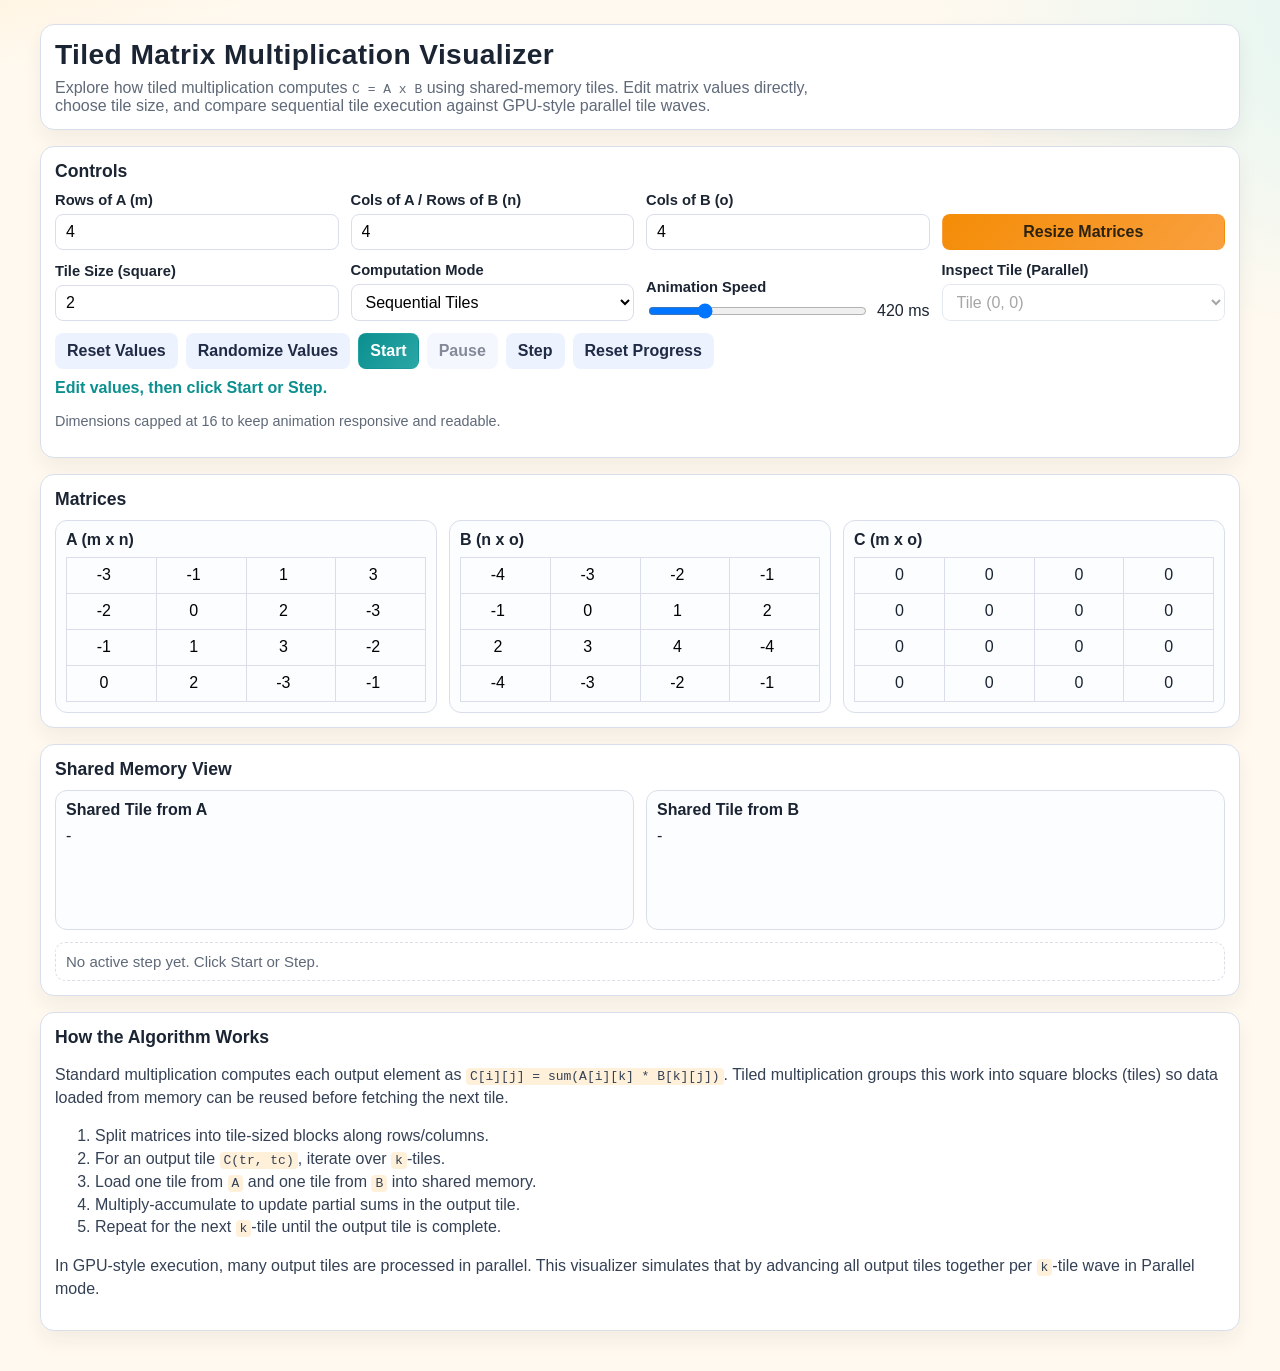
==== tiled-matrix-multiplication/index.html @ 390ba04a "Create tiled matrix multiplication visualizer" ====
<!doctype html>
<html lang="en">
<head>
  <meta charset="UTF-8">
  <meta name="viewport" content="width=device-width, initial-scale=1.0">
  <title>Tiled Matrix Multiplication Visualizer</title>
    <link rel="stylesheet" href="styles.css">
</head>
<body>
  <main class="shell">
    <section class="panel">
      <h1>Tiled Matrix Multiplication Visualizer</h1>
      <p class="lead">
        Explore how tiled multiplication computes <code>C = A x B</code> using shared-memory tiles. Edit matrix values directly, choose tile size,
        and compare sequential tile execution against GPU-style parallel tile waves.
      </p>
    </section>

    <section class="panel">
      <h2>Controls</h2>
      <div class="controls">
        <div class="field">
          <label for="mInput">Rows of A (m)</label>
          <input id="mInput" type="number" min="1" max="16" value="4">
        </div>
        <div class="field">
          <label for="nInput">Cols of A / Rows of B (n)</label>
          <input id="nInput" type="number" min="1" max="16" value="4">
        </div>
        <div class="field">
          <label for="oInput">Cols of B (o)</label>
          <input id="oInput" type="number" min="1" max="16" value="4">
        </div>
        <div class="field">
          <label>&nbsp;</label>
          <button id="resizeBtn" class="btn-alt" type="button">Resize Matrices</button>
        </div>

        <div class="field">
          <label for="tileInput">Tile Size (square)</label>
          <input id="tileInput" type="number" min="1" max="16" value="2">
        </div>
        <div class="field">
          <label for="modeSelect">Computation Mode</label>
          <select id="modeSelect">
            <option value="sequential">Sequential Tiles</option>
            <option value="parallel">Parallel Tiles (GPU-like)</option>
          </select>
        </div>
        <div class="field">
          <label for="speedInput">Animation Speed</label>
          <div class="speed-wrap">
            <input id="speedInput" type="range" min="80" max="1500" step="20" value="420">
            <output id="speedLabel">420 ms</output>
          </div>
        </div>
        <div class="field">
          <label for="inspectTileSelect">Inspect Tile (Parallel)</label>
          <select id="inspectTileSelect"></select>
        </div>
      </div>

      <div class="btn-row" style="margin-top: 12px;">
        <button id="defaultsBtn" type="button">Reset Values</button>
        <button id="randomBtn" type="button">Randomize Values</button>
        <button id="startBtn" type="button" class="btn-primary">Start</button>
        <button id="pauseBtn" type="button">Pause</button>
        <button id="stepBtn" type="button">Step</button>
        <button id="resetBtn" type="button">Reset Progress</button>
      </div>

      <div id="status" class="status" aria-live="polite"></div>
      <p class="tiny">Dimensions capped at 16 to keep animation responsive and readable.</p>
    </section>

    <section class="panel">
      <h2>Matrices</h2>
      <div class="matrices">
        <article class="matrix-card">
          <h3>A (m x n)</h3>
          <div id="aContainer"></div>
        </article>
        <article class="matrix-card">
          <h3>B (n x o)</h3>
          <div id="bContainer"></div>
        </article>
        <article class="matrix-card">
          <h3>C (m x o)</h3>
          <div id="cContainer"></div>
        </article>
      </div>
    </section>

    <section class="panel">
      <h2>Shared Memory View</h2>
      <div class="shared">
        <article class="matrix-card">
          <h3>Shared Tile from A</h3>
          <div id="sharedAContainer"></div>
        </article>
        <article class="matrix-card">
          <h3>Shared Tile from B</h3>
          <div id="sharedBContainer"></div>
        </article>
        <div id="sharedMeta" class="shared-meta">No active step yet. Click Start or Step.</div>
      </div>
    </section>

    <section class="panel algo">
      <h2>How the Algorithm Works</h2>
      <p>
        Standard multiplication computes each output element as <code>C[i][j] = sum(A[i][k] * B[k][j])</code>. Tiled multiplication groups this work into
        square blocks (tiles) so data loaded from memory can be reused before fetching the next tile.
      </p>
      <ol>
        <li>Split matrices into tile-sized blocks along rows/columns.</li>
        <li>For an output tile <code>C(tr, tc)</code>, iterate over <code>k</code>-tiles.</li>
        <li>Load one tile from <code>A</code> and one tile from <code>B</code> into shared memory.</li>
        <li>Multiply-accumulate to update partial sums in the output tile.</li>
        <li>Repeat for the next <code>k</code>-tile until the output tile is complete.</li>
      </ol>
      <p>
        In GPU-style execution, many output tiles are processed in parallel. This visualizer simulates that by advancing all output tiles together per
        <code>k</code>-tile wave in Parallel mode.
      </p>
    </section>
  </main>

    <script src="script.js" defer></script>
</body>
</html>
---- tiled-matrix-multiplication/styles.css ----
:root {
      --bg: #fff9ef;
      --panel: #ffffff;
      --text: #1b2432;
      --muted: #5f6978;
      --accent: #0b8f8f;
      --accent-2: #f48c06;
      --line: #d9deea;
      --active: #ffe6ba;
      --updated: #c8f7de;
      --a-highlight: #d7f5f6;
      --b-highlight: #ffe9cc;
      --c-highlight: #efe4ff;
      --danger: #b42318;
    }

    * {
      box-sizing: border-box;
    }

    body {
      margin: 0;
      font-family: "Trebuchet MS", Verdana, sans-serif;
      color: var(--text);
      background:
        radial-gradient(1200px 600px at -15% -20%, #ffe4b5 0%, transparent 60%),
        radial-gradient(1000px 600px at 120% 0%, #d8f5f3 0%, transparent 60%),
        var(--bg);
      min-height: 100vh;
    }

    .shell {
      width: min(1200px, 95vw);
      margin: 24px auto 40px;
      display: grid;
      gap: 16px;
    }

    .panel {
      background: var(--panel);
      border: 1px solid var(--line);
      border-radius: 14px;
      padding: 14px;
      box-shadow: 0 10px 20px rgba(30, 41, 59, 0.06);
      animation: rise 420ms ease both;
    }

    .panel:nth-child(2) { animation-delay: 80ms; }
    .panel:nth-child(3) { animation-delay: 140ms; }
    .panel:nth-child(4) { animation-delay: 180ms; }

    @keyframes rise {
      from {
        opacity: 0;
        transform: translateY(10px);
      }
      to {
        opacity: 1;
        transform: translateY(0);
      }
    }

    h1 {
      margin: 0;
      font-size: clamp(1.5rem, 2.2vw, 2.2rem);
      letter-spacing: 0.4px;
    }

    .lead {
      margin: 8px 0 0;
      color: var(--muted);
      max-width: 88ch;
    }

    h2 {
      margin: 0 0 10px;
      font-size: 1.1rem;
    }

    .controls {
      display: grid;
      gap: 12px;
      grid-template-columns: repeat(auto-fit, minmax(240px, 1fr));
      align-items: end;
    }

    .field {
      display: grid;
      gap: 6px;
    }

    .field label {
      font-weight: 700;
      font-size: 0.92rem;
    }

    input[type="number"],
    select,
    button,
    input[type="range"] {
      font: inherit;
    }

    input[type="number"],
    select {
      width: 100%;
      border: 1px solid var(--line);
      border-radius: 8px;
      padding: 8px 10px;
      background: #fff;
    }

    button {
      border: 1px solid transparent;
      border-radius: 8px;
      padding: 8px 11px;
      font-weight: 700;
      cursor: pointer;
      background: #edf2ff;
      color: #1f2a44;
      transition: transform 120ms ease, box-shadow 120ms ease;
    }

    button:hover:not(:disabled) {
      transform: translateY(-1px);
      box-shadow: 0 6px 12px rgba(31, 42, 68, 0.14);
    }

    button:disabled {
      opacity: 0.55;
      cursor: not-allowed;
    }

    .btn-primary {
      background: linear-gradient(130deg, #0b8f8f, #2aa7a6);
      color: #fff;
    }

    .btn-alt {
      background: linear-gradient(130deg, #f48c06, #f9a03f);
      color: #2c220f;
    }

    .btn-row {
      display: flex;
      flex-wrap: wrap;
      gap: 8px;
    }

    .speed-wrap {
      display: grid;
      grid-template-columns: 1fr auto;
      gap: 8px;
      align-items: center;
    }

    .status {
      margin-top: 10px;
      font-weight: 700;
      color: var(--accent);
      min-height: 1.2em;
    }

    .status.error {
      color: var(--danger);
    }

    .matrices {
      display: grid;
      gap: 12px;
      grid-template-columns: repeat(auto-fit, minmax(280px, 1fr));
    }

    .matrix-card {
      border: 1px solid var(--line);
      border-radius: 12px;
      padding: 10px;
      background: #fcfdff;
      overflow: auto;
    }

    .matrix-card h3 {
      margin: 0 0 8px;
      font-size: 1rem;
    }

    table.matrix {
      border-collapse: collapse;
      table-layout: fixed;
      width: max-content;
      min-width: 100%;
    }

    table.matrix td,
    table.matrix th {
      border: 1px solid var(--line);
      width: 44px;
      height: 36px;
      padding: 0;
      text-align: center;
      transition: background-color 140ms ease;
    }

    table.matrix td.active-a { background: var(--a-highlight); }
    table.matrix td.active-b { background: var(--b-highlight); }
    table.matrix td.active-c { background: var(--c-highlight); }
    table.matrix td.updated { background: var(--updated); }

    table.matrix input {
      width: 100%;
      height: 100%;
      border: none;
      padding: 4px;
      text-align: center;
      background: transparent;
      font: inherit;
    }

    table.matrix input:focus {
      outline: 2px solid var(--accent);
      outline-offset: -2px;
      background: #f2fdfd;
    }

    .shared {
      display: grid;
      gap: 12px;
      grid-template-columns: minmax(220px, 1fr) minmax(220px, 1fr);
    }

    .shared .matrix-card {
      min-height: 140px;
    }

    .shared-meta {
      grid-column: 1 / -1;
      border: 1px dashed var(--line);
      border-radius: 10px;
      padding: 10px;
      background: #fff;
      font-size: 0.94rem;
      color: var(--muted);
    }

    .algo p,
    .algo li {
      color: #344054;
      line-height: 1.42;
    }

    .algo code {
      background: #fff0da;
      border-radius: 4px;
      padding: 1px 4px;
    }

    .tiny {
      font-size: 0.9rem;
      color: var(--muted);
    }

    @media (max-width: 780px) {
      .shared {
        grid-template-columns: 1fr;
      }

      table.matrix td,
      table.matrix th {
        width: 38px;
        height: 34px;
      }
    }
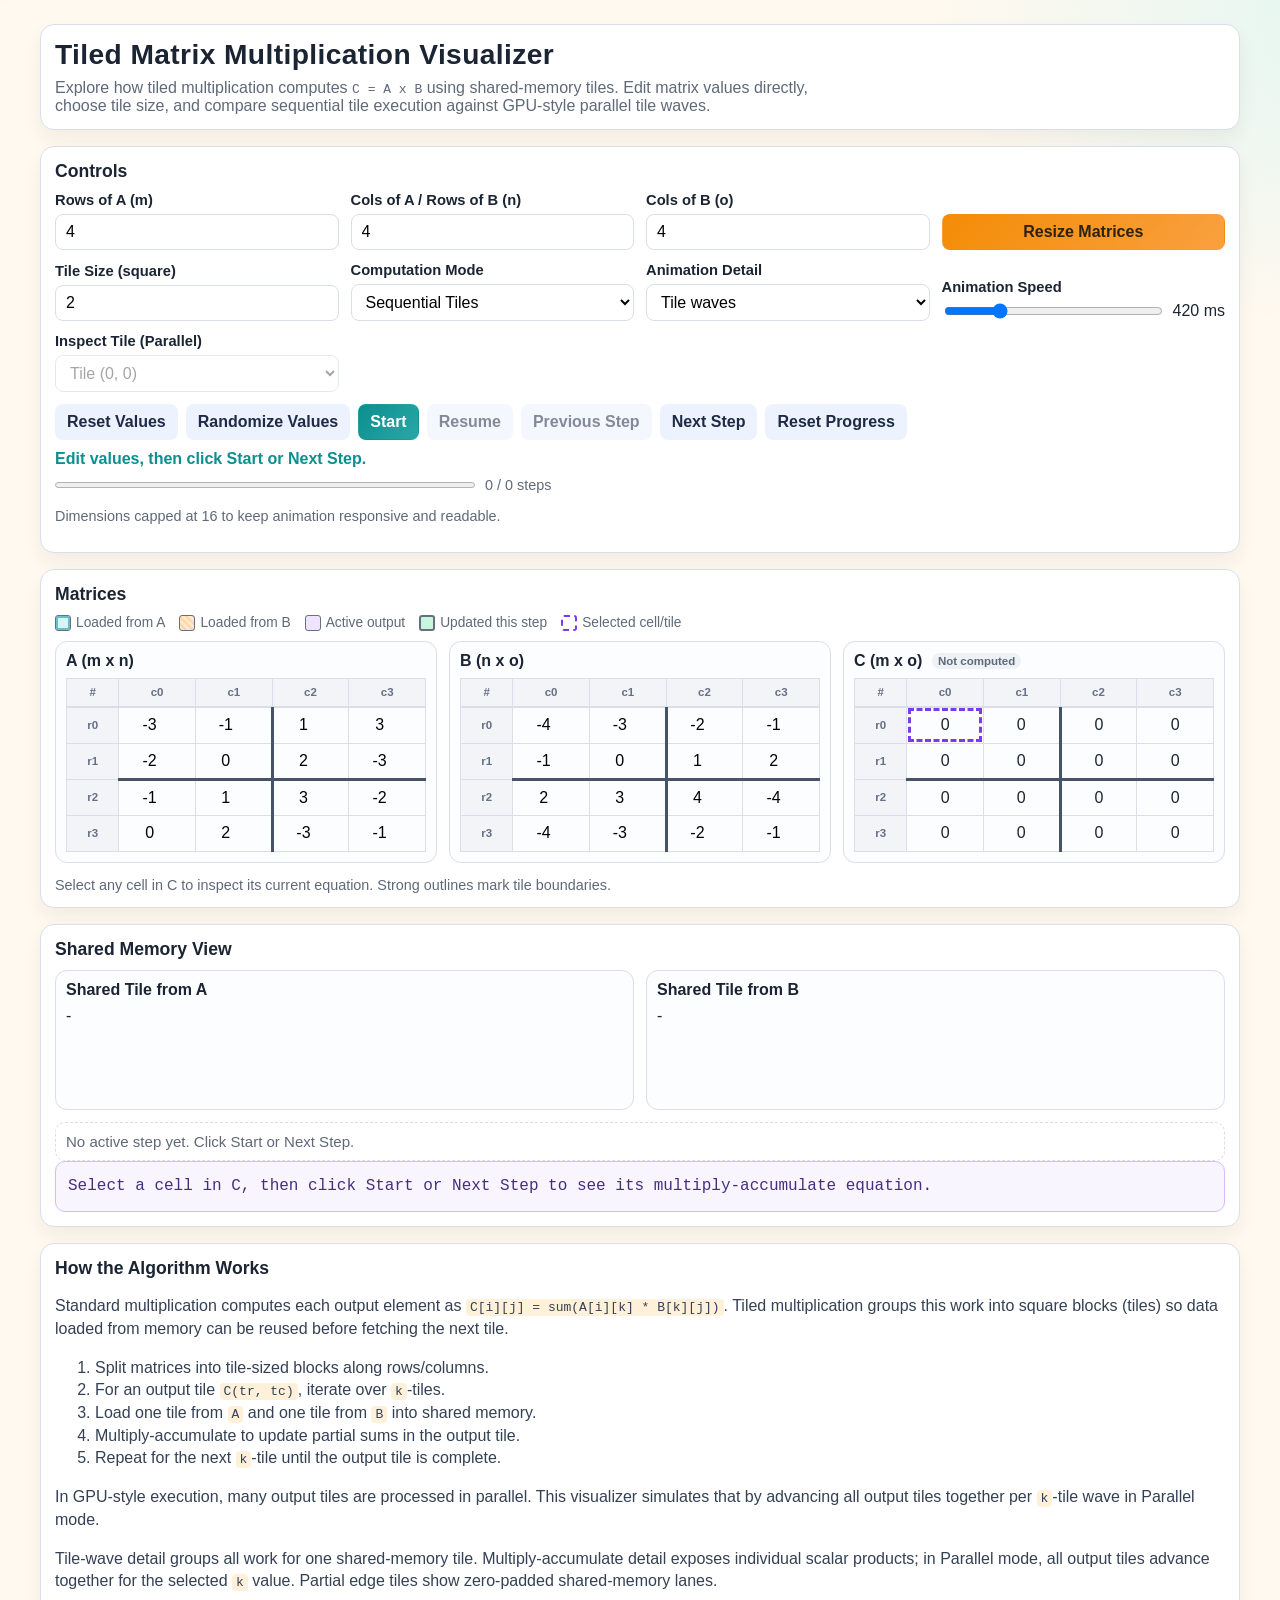
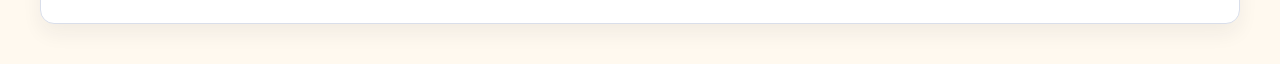
==== commit ce3943c4: "Improve tiled matrix multiplication visualizer" ====
--- a/tiled-matrix-multiplication/index.html
+++ b/tiled-matrix-multiplication/index.html
@@ -4,7 +4,7 @@
   <meta charset="UTF-8">
   <meta name="viewport" content="width=device-width, initial-scale=1.0">
   <title>Tiled Matrix Multiplication Visualizer</title>
-    <link rel="stylesheet" href="styles.css">
+  <link rel="stylesheet" href="styles.css">
 </head>
 <body>
   <main class="shell">
@@ -48,6 +48,13 @@
           </select>
         </div>
         <div class="field">
+          <label for="detailSelect">Animation Detail</label>
+          <select id="detailSelect">
+            <option value="tile">Tile waves</option>
+            <option value="mac">Multiply-accumulate detail</option>
+          </select>
+        </div>
+        <div class="field">
           <label for="speedInput">Animation Speed</label>
           <div class="speed-wrap">
             <input id="speedInput" type="range" min="80" max="1500" step="20" value="420">
@@ -65,16 +72,28 @@
         <button id="randomBtn" type="button">Randomize Values</button>
         <button id="startBtn" type="button" class="btn-primary">Start</button>
         <button id="pauseBtn" type="button">Pause</button>
-        <button id="stepBtn" type="button">Step</button>
+        <button id="prevBtn" type="button">Previous Step</button>
+        <button id="stepBtn" type="button">Next Step</button>
         <button id="resetBtn" type="button">Reset Progress</button>
       </div>
 
       <div id="status" class="status" aria-live="polite"></div>
+      <div class="progress-wrap" aria-label="Simulation progress">
+        <progress id="stepProgress" value="0" max="1"></progress>
+        <span id="progressLabel">0 / 0 steps</span>
+      </div>
       <p class="tiny">Dimensions capped at 16 to keep animation responsive and readable.</p>
     </section>
 
     <section class="panel">
       <h2>Matrices</h2>
+      <div class="legend" aria-label="Matrix highlight legend">
+        <span><i class="swatch swatch-a" aria-hidden="true"></i>Loaded from A</span>
+        <span><i class="swatch swatch-b" aria-hidden="true"></i>Loaded from B</span>
+        <span><i class="swatch swatch-c" aria-hidden="true"></i>Active output</span>
+        <span><i class="swatch swatch-updated" aria-hidden="true"></i>Updated this step</span>
+        <span><i class="swatch swatch-selected" aria-hidden="true"></i>Selected cell/tile</span>
+      </div>
       <div class="matrices">
         <article class="matrix-card">
           <h3>A (m x n)</h3>
@@ -84,11 +103,12 @@
           <h3>B (n x o)</h3>
           <div id="bContainer"></div>
         </article>
-        <article class="matrix-card">
-          <h3>C (m x o)</h3>
+        <article id="cCard" class="matrix-card result-card">
+          <h3>C (m x o) <span id="resultBadge" class="result-badge">Not computed</span></h3>
           <div id="cContainer"></div>
         </article>
       </div>
+      <p class="tiny matrix-hint">Select any cell in C to inspect its current equation. Strong outlines mark tile boundaries.</p>
     </section>
 
     <section class="panel">
@@ -102,7 +122,10 @@
           <h3>Shared Tile from B</h3>
           <div id="sharedBContainer"></div>
         </article>
-        <div id="sharedMeta" class="shared-meta">No active step yet. Click Start or Step.</div>
+        <div id="sharedMeta" class="shared-meta">No active step yet. Click Start or Next Step.</div>
+      </div>
+      <div id="equationPanel" class="equation-panel" aria-live="polite">
+        Select a cell in C, then click Start or Next Step to see its multiply-accumulate equation.
       </div>
     </section>
 
@@ -123,10 +146,14 @@
         In GPU-style execution, many output tiles are processed in parallel. This visualizer simulates that by advancing all output tiles together per
         <code>k</code>-tile wave in Parallel mode.
       </p>
+      <p>
+        Tile-wave detail groups all work for one shared-memory tile. Multiply-accumulate detail exposes individual scalar products; in Parallel mode,
+        all output tiles advance together for the selected <code>k</code> value. Partial edge tiles show zero-padded shared-memory lanes.
+      </p>
     </section>
   </main>
 
-    <script src="script.js" defer></script>
+  <script src="script.js" defer></script>
 </body>
 </html>
 
--- a/tiled-matrix-multiplication/styles.css
+++ b/tiled-matrix-multiplication/styles.css
@@ -12,6 +12,8 @@
       --b-highlight: #ffe9cc;
       --c-highlight: #efe4ff;
       --danger: #b42318;
+      --tile-line: #475467;
+      --selected: #7c3aed;
     }
 
     * {
@@ -165,11 +167,55 @@
       color: var(--danger);
     }
 
+    .progress-wrap {
+      margin-top: 8px;
+      display: flex;
+      align-items: center;
+      gap: 10px;
+      color: var(--muted);
+      font-size: 0.9rem;
+    }
+
+    .progress-wrap progress {
+      width: min(420px, 75%);
+      height: 12px;
+      accent-color: var(--accent);
+    }
+
     .matrices {
       display: grid;
       gap: 12px;
       grid-template-columns: repeat(auto-fit, minmax(280px, 1fr));
     }
+
+    .legend {
+      display: flex;
+      flex-wrap: wrap;
+      gap: 8px 14px;
+      margin: 0 0 10px;
+      color: var(--muted);
+      font-size: 0.86rem;
+    }
+
+    .legend span {
+      display: inline-flex;
+      align-items: center;
+      gap: 5px;
+    }
+
+    .swatch {
+      width: 16px;
+      height: 16px;
+      display: inline-block;
+      border: 1px solid #667085;
+      border-radius: 3px;
+    }
+
+    .swatch-a { background: var(--a-highlight); box-shadow: inset 0 0 0 2px #69bfc2; }
+    .swatch-b { background: repeating-linear-gradient(45deg, var(--b-highlight), var(--b-highlight) 3px, #ffd7a6 3px, #ffd7a6 5px); }
+    .swatch-c { background: var(--c-highlight); }
+    .swatch-updated { background: var(--updated); border-width: 2px; }
+    .swatch-selected { background: #fff; border: 2px dashed var(--selected); }
 
     .matrix-card {
       border: 1px solid var(--line);
@@ -177,6 +223,51 @@
       padding: 10px;
       background: #fcfdff;
       overflow: auto;
+    }
+
+    .result-card {
+      position: relative;
+    }
+
+    .result-card.stale #cContainer {
+      opacity: 0.32;
+      filter: grayscale(0.6);
+    }
+
+    .result-card.stale::after {
+      content: "Out of date";
+      position: absolute;
+      inset: 50% auto auto 50%;
+      transform: translate(-50%, -50%);
+      padding: 6px 10px;
+      border-radius: 999px;
+      background: #fff4e5;
+      border: 1px solid #f79009;
+      color: #7a2e0e;
+      font-weight: 800;
+      pointer-events: none;
+    }
+
+    .result-badge {
+      display: inline-block;
+      margin-left: 5px;
+      padding: 2px 6px;
+      border-radius: 999px;
+      background: #eef2f6;
+      color: var(--muted);
+      font-size: 0.72rem;
+      font-weight: 700;
+      vertical-align: 1px;
+    }
+
+    .result-badge.complete {
+      background: var(--updated);
+      color: #067647;
+    }
+
+    .result-badge.stale {
+      background: #fff4e5;
+      color: #b54708;
     }
 
     .matrix-card h3 {
@@ -201,10 +292,71 @@
       transition: background-color 140ms ease;
     }
 
-    table.matrix td.active-a { background: var(--a-highlight); }
-    table.matrix td.active-b { background: var(--b-highlight); }
+    table.matrix th {
+      width: 30px;
+      min-width: 30px;
+      height: 28px;
+      background: #f2f4f7;
+      color: #667085;
+      font-size: 0.72rem;
+      font-weight: 700;
+    }
+
+    table.matrix caption {
+      position: absolute;
+      width: 1px;
+      height: 1px;
+      padding: 0;
+      margin: -1px;
+      overflow: hidden;
+      clip: rect(0, 0, 0, 0);
+      white-space: nowrap;
+      border: 0;
+    }
+
+    table.matrix td.active-a {
+      background: var(--a-highlight);
+      box-shadow: inset 0 0 0 2px #69bfc2;
+    }
+
+    table.matrix td.active-b {
+      background: repeating-linear-gradient(45deg, var(--b-highlight), var(--b-highlight) 5px, #ffd7a6 5px, #ffd7a6 7px);
+    }
+
     table.matrix td.active-c { background: var(--c-highlight); }
-    table.matrix td.updated { background: var(--updated); }
+
+    table.matrix td.updated {
+      background: var(--updated);
+      box-shadow: inset 0 0 0 2px #12b76a;
+      font-weight: 800;
+    }
+
+    table.matrix td.inspected {
+      outline: 3px solid var(--accent-2);
+      outline-offset: -3px;
+    }
+
+    table.matrix td.selected {
+      outline: 3px dashed var(--selected);
+      outline-offset: -4px;
+    }
+
+    table.matrix td.tile-edge-right {
+      border-right: 3px solid var(--tile-line);
+    }
+
+    table.matrix td.tile-edge-bottom {
+      border-bottom: 3px solid var(--tile-line);
+    }
+
+    table.matrix td.padding-cell {
+      color: #667085;
+      background: repeating-linear-gradient(135deg, #f2f4f7, #f2f4f7 5px, #e4e7ec 5px, #e4e7ec 7px);
+    }
+
+    table.matrix td.selectable {
+      cursor: pointer;
+    }
 
     table.matrix input {
       width: 100%;
@@ -242,6 +394,22 @@
       color: var(--muted);
     }
 
+    .equation-panel {
+      grid-column: 1 / -1;
+      border: 1px solid #d6bbfb;
+      border-radius: 10px;
+      padding: 12px;
+      background: #f9f5ff;
+      color: #42307d;
+      font-family: ui-monospace, SFMono-Regular, Consolas, monospace;
+      line-height: 1.55;
+      overflow-wrap: anywhere;
+    }
+
+    .matrix-hint {
+      margin-bottom: 0;
+    }
+
     .algo p,
     .algo li {
       color: #344054;
@@ -271,3 +439,14 @@
       }
     }
 
+    @media (prefers-reduced-motion: reduce) {
+      *,
+      *::before,
+      *::after {
+        scroll-behavior: auto !important;
+        animation-duration: 0.01ms !important;
+        animation-iteration-count: 1 !important;
+        transition-duration: 0.01ms !important;
+      }
+    }
+
